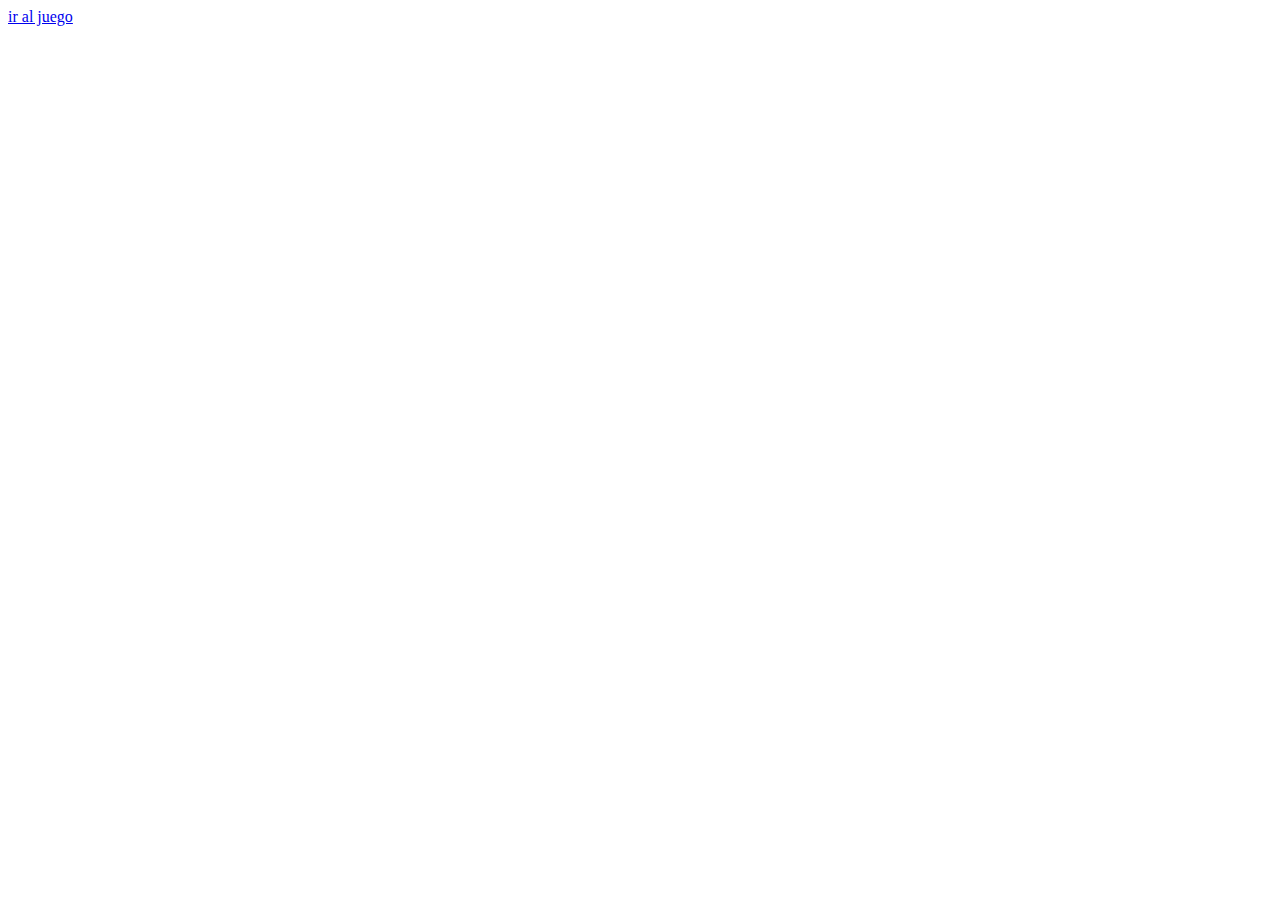
==== index.html @ 63f34a0a "games" ====
<!DOCTYPE html>
<html lang="en">
<head>
    <meta charset="UTF-8">
    <meta name="viewport" content="width=device-width, initial-scale=1.0">
    <title>Document</title>
</head>
<body>
    <a href="game.html">ir al juego</a>
</body>
</html>
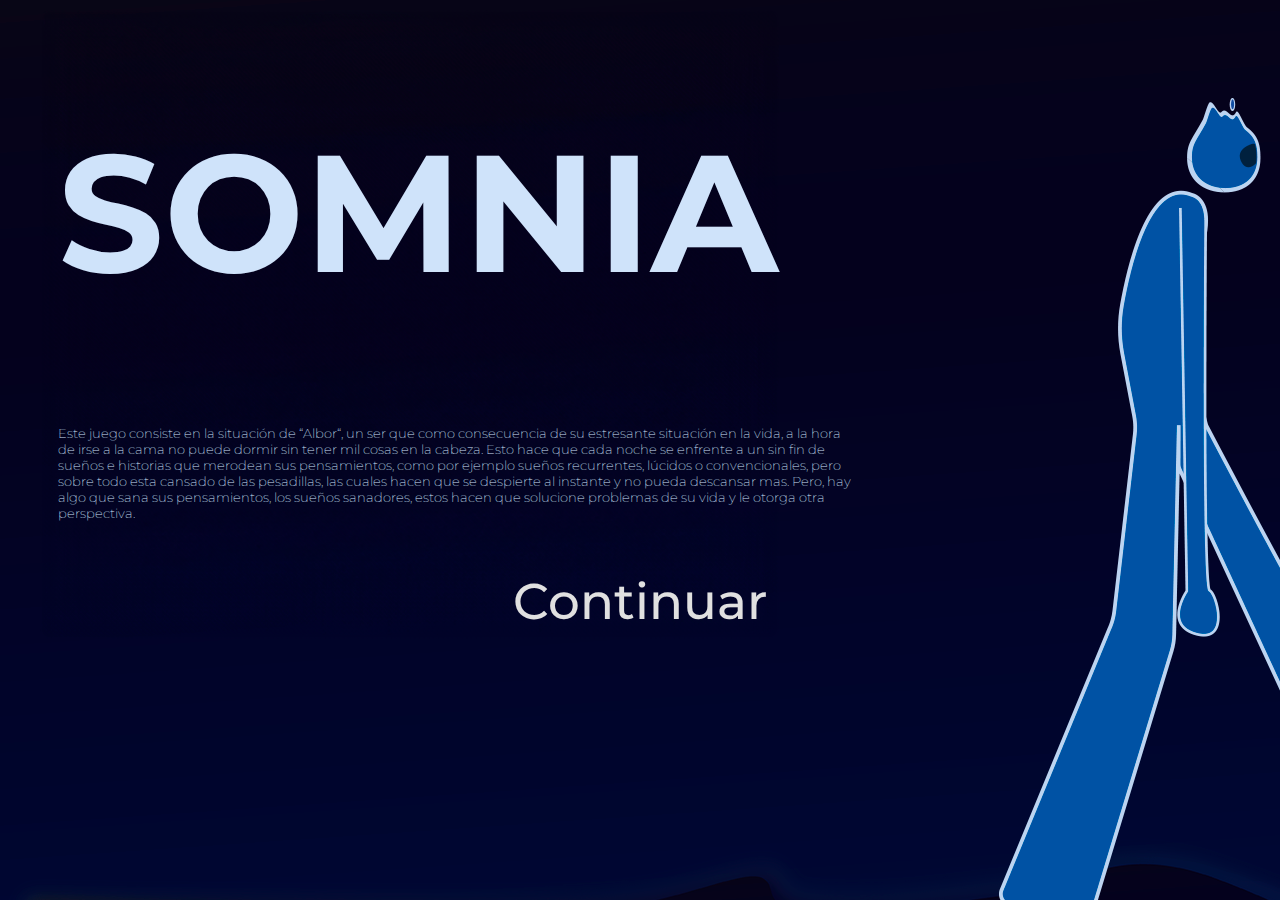
==== commit f3bea4f4: "games" ====
--- a/index.html
+++ b/index.html
@@ -1,11 +1,43 @@
 <!DOCTYPE html>
 <html lang="en">
+
 <head>
     <meta charset="UTF-8">
     <meta name="viewport" content="width=device-width, initial-scale=1.0">
-    <title>Document</title>
+    <title>Somnia home</title>
+    <link rel="stylesheet" href="assets/css/style.css" />
+    <style>
+        body {
+            background-image: url('assets/sprites/backgroundHome.png');
+            /* Ruta de tu imagen de fondo */
+
+        }
+    </style>
+    <link rel="preconnect" href="https://fonts.googleapis.com">
+    <link rel="preconnect" href="https://fonts.gstatic.com" crossorigin>
+    <link href="https://fonts.googleapis.com/css2?family=Montserrat:ital,wght@0,100..900;1,100..900&display=swap" rel="stylesheet">
 </head>
+
 <body>
-    <a href="game.html">ir al juego</a>
+
+    <section class="seccion1">
+        <div class="titulo">
+            <h1 class="somnia">SOMNIA</h1>
+        </div>
+
+        <div>
+            <p class="descripcion">Este juego consiste en la situación de “Albor“, un ser que como consecuencia de su estresante situación
+                en la vida, a la hora de irse a la cama no puede dormir sin tener mil cosas en la cabeza. Esto hace que
+                cada noche se enfrente a un sin fin de sueños e historias que merodean sus pensamientos, como por
+                ejemplo sueños recurrentes, lúcidos o convencionales, pero sobre todo esta cansado de las pesadillas,
+                las cuales hacen que se despierte al instante y no pueda descansar mas. Pero, hay algo que sana sus
+                pensamientos, los sueños sanadores, estos hacen que solucione problemas de su vida y le otorga otra
+                perspectiva.</p>
+
+        </div>
+    </section>
+
+    <a class="gogame" href="descripcion.html">Continuar</a>
 </body>
+
 </html>--- a/assets/css/style.css
+++ b/assets/css/style.css
@@ -0,0 +1,112 @@
+@charset "UTF-8";
+.montserrat-font {
+  font-family: "Montserrat", sans-serif;
+  font-optical-sizing: auto;
+  font-weight: 200;
+}
+
+.gogame {
+  color: rgb(224, 224, 224);
+  font-family: "Montserrat", sans-serif;
+  font-weight: 500;
+  font-size: 50px;
+  display: flex;
+  justify-content: center;
+  margin-top: 50px;
+  text-decoration: none;
+}
+
+.seccion1 {
+  color: rgb(224, 224, 224);
+  margin: 50px;
+}
+.seccion1 .titulo {
+  color: rgb(207, 227, 250);
+  font-family: "Montserrat", sans-serif;
+  font-weight: 100;
+  font-size: 83px;
+}
+.seccion1 .descripcion {
+  color: rgb(207, 227, 250);
+  width: 800px;
+  font-family: "Montserrat", sans-serif;
+  font-weight: 200;
+  font-size: 13px;
+}
+
+.seccion2 {
+  display: flex;
+  justify-content: center;
+  margin: 50px;
+}
+.seccion2 .descripcion2 {
+  color: rgb(207, 227, 250);
+  font-family: "Montserrat", sans-serif;
+  font-weight: 200;
+  font-size: 20px;
+}
+
+.sueños {
+  display: flex;
+  flex-direction: column;
+  justify-content: center;
+  color: rgb(207, 227, 250);
+  font-family: "Montserrat", sans-serif;
+  font-weight: 200;
+  font-size: 13px;
+  margin: 0px 50px 50px 50px;
+}
+.sueños .tituloSueños {
+  display: flex;
+  justify-content: center;
+  font-size: 30px;
+  font-weight: 500;
+}
+.sueños .sueñosExplicacion {
+  display: flex;
+  flex-direction: row;
+  color: rgb(207, 227, 250);
+  font-family: "Montserrat", sans-serif;
+  font-weight: 200;
+  font-size: 13px;
+  margin-top: 20px;
+}
+.sueños .sueñosExplicacion .recurrentes {
+  padding: 0px 30px;
+}
+.sueños .sueñosExplicacion .recurrentes .fotoSueños {
+  display: flex;
+  justify-content: center;
+}
+.sueños .sueñosExplicacion .recurrentes .tituloSueño {
+  font-weight: 400;
+  font-size: 17px;
+  display: flex;
+  justify-content: center;
+}
+.sueños .sueñosExplicacion .sanadores {
+  padding: 0px 30px;
+}
+.sueños .sueñosExplicacion .sanadores .fotoSueños {
+  display: flex;
+  justify-content: center;
+}
+.sueños .sueñosExplicacion .sanadores .tituloSueño {
+  font-weight: 400;
+  font-size: 17px;
+  display: flex;
+  justify-content: center;
+}
+.sueños .sueñosExplicacion .pesadillas {
+  padding: 0px 30px;
+}
+.sueños .sueñosExplicacion .pesadillas .fotoSueños {
+  display: flex;
+  justify-content: center;
+}
+.sueños .sueñosExplicacion .pesadillas .tituloSueño {
+  font-weight: 400;
+  font-size: 17px;
+  display: flex;
+  justify-content: center;
+}/*# sourceMappingURL=style.css.map */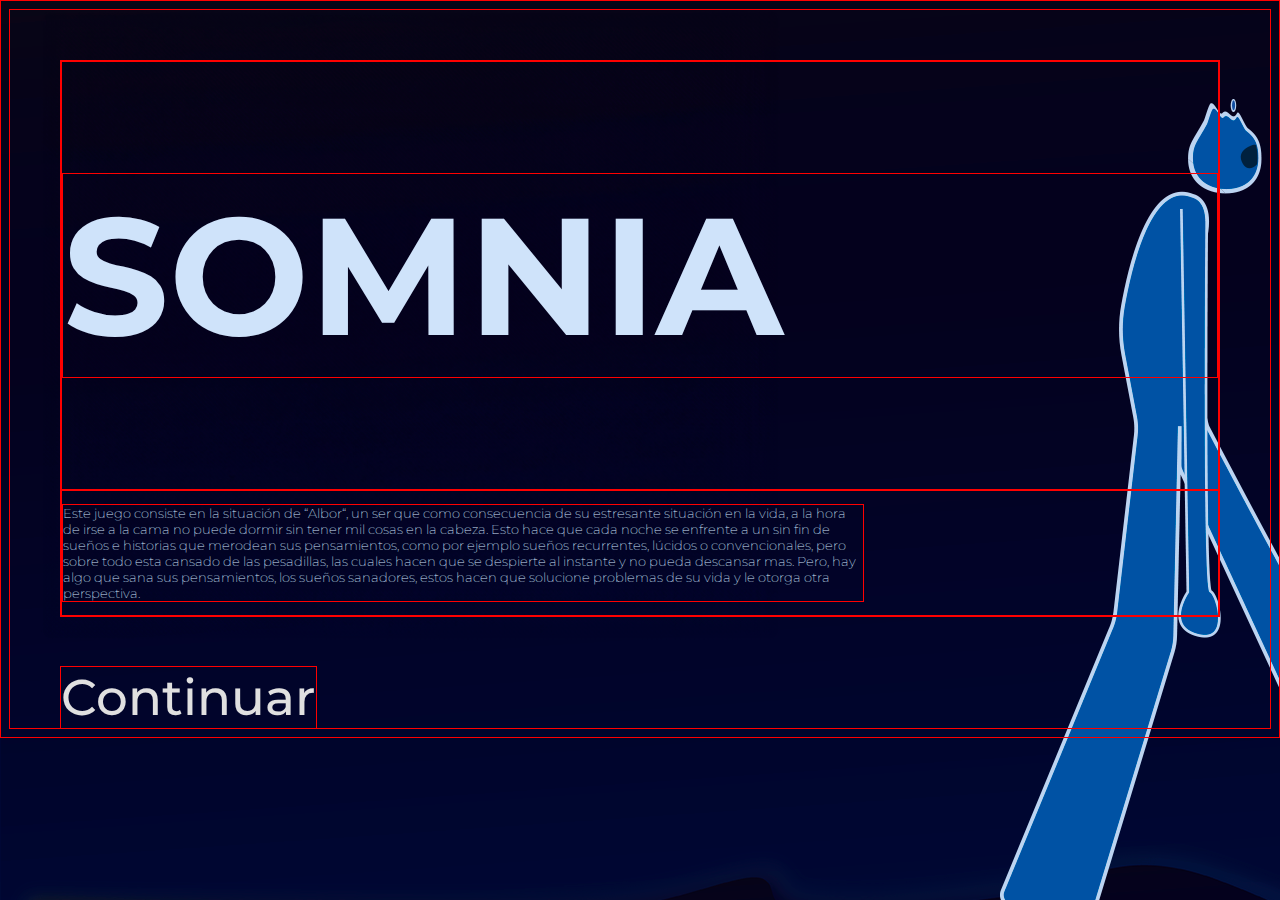
==== commit d9f1e3f6: "wjefi" ====
--- a/index.html
+++ b/index.html
@@ -18,7 +18,7 @@
     <link href="https://fonts.googleapis.com/css2?family=Montserrat:ital,wght@0,100..900;1,100..900&display=swap" rel="stylesheet">
 </head>
 
-<body>
+<body> 
 
     <section class="seccion1">
         <div class="titulo">
--- a/assets/css/style.css
+++ b/assets/css/style.css
@@ -5,15 +5,30 @@
   font-weight: 200;
 }
 
+* {
+  border: 1px solid red;
+}
+
 .gogame {
   color: rgb(224, 224, 224);
   font-family: "Montserrat", sans-serif;
   font-weight: 500;
   font-size: 50px;
+  margin-top: 50px;
+  text-decoration: none;
+  margin-left: 50px;
+}
+
+.gogame1 {
+  color: rgb(224, 224, 224);
+  font-family: "Montserrat", sans-serif;
+  font-weight: 500;
+  font-size: 50px;
+  margin-top: 50px;
   display: flex;
   justify-content: center;
-  margin-top: 50px;
   text-decoration: none;
+  margin-left: 50px;
 }
 
 .seccion1 {
